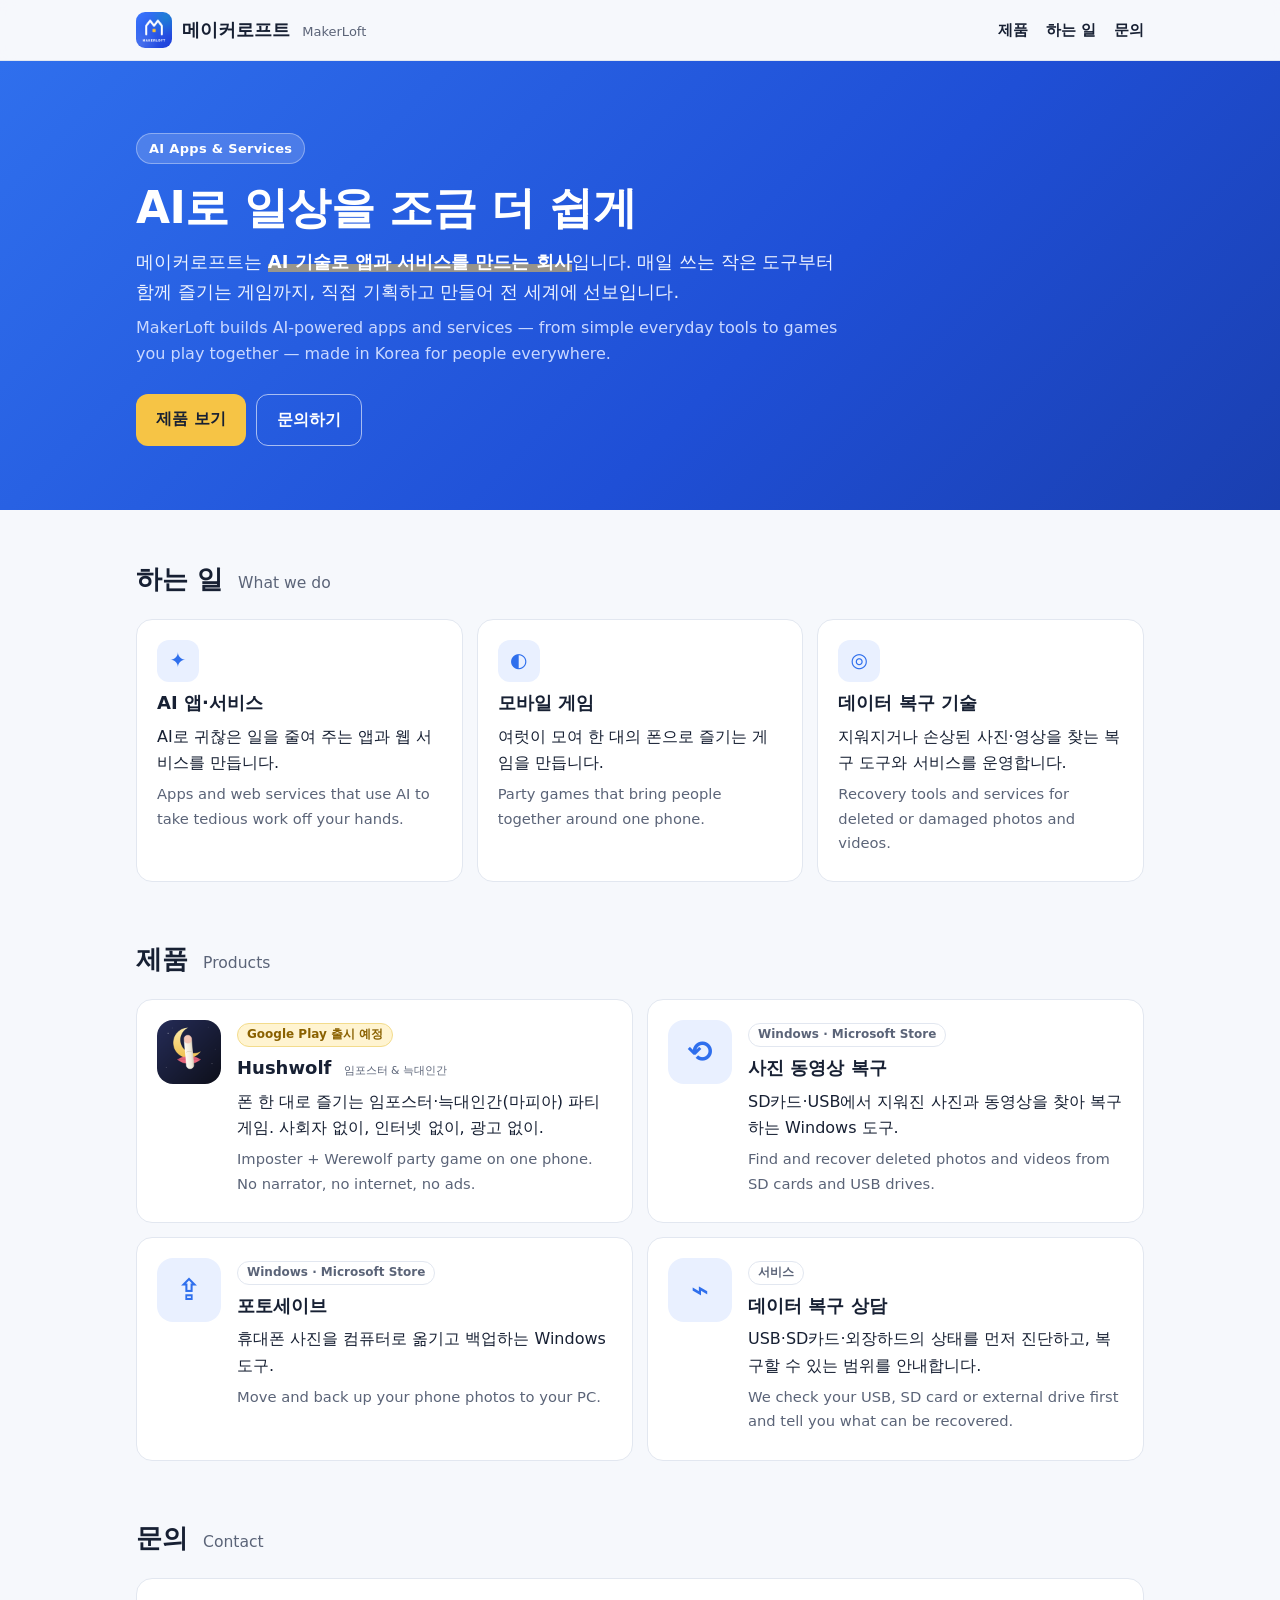
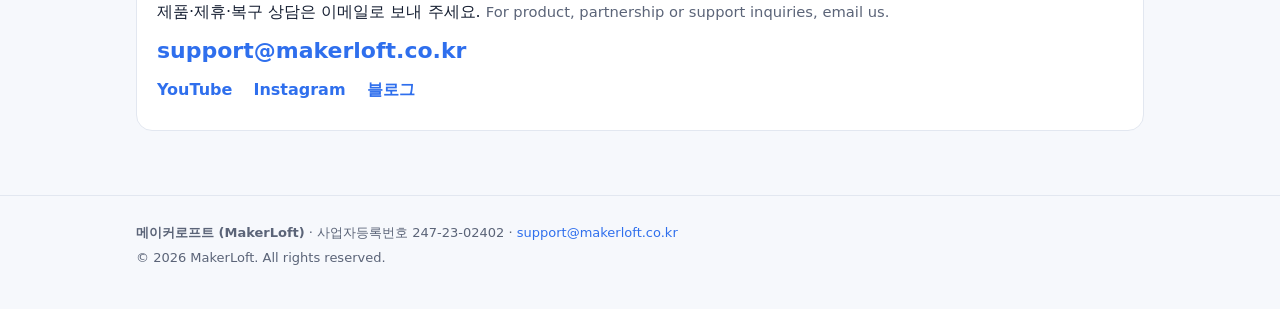
==== index.html @ 7785ee8e "메이커로프트 홈페이지 첫 판: 회사 소개·Hushwolf 소개·개인정보처리방침 Co-Authored-By: Claude Opus 5.5 <noreply@anthropic.com>" ====
<!doctype html>
<html lang="ko">
<head>
<meta charset="utf-8">
<meta name="viewport" content="width=device-width, initial-scale=1">
<title>메이커로프트 MakerLoft — AI 앱과 서비스</title>
<meta name="description" content="메이커로프트는 AI 기술로 앱과 서비스를 만드는 회사입니다. MakerLoft builds AI-powered apps and services.">
<meta property="og:title" content="메이커로프트 MakerLoft">
<meta property="og:description" content="AI 기술로 앱과 서비스를 만드는 회사 · AI-powered apps and services">
<meta property="og:image" content="https://makerloft.co.kr/assets/logo_1024.png">
<meta property="og:url" content="https://makerloft.co.kr/">
<link rel="icon" type="image/png" href="/assets/favicon_64.png">
<link rel="apple-touch-icon" href="/assets/logo_192.png">
<link rel="stylesheet" href="/assets/site.css">
</head>
<body>
<header class="top">
  <div class="wrap top-in">
    <a class="brand" href="/"><img src="/assets/logo_192.png" alt="" width="36" height="36"><span>메이커로프트 <small>MakerLoft</small></span></a>
    <nav><a href="#products">제품</a><a href="#about">하는 일</a><a href="#contact">문의</a></nav>
  </div>
</header>

<main>
  <section class="hero">
    <div class="wrap">
      <span class="badge">AI Apps &amp; Services</span>
      <h1>AI로 일상을 조금 더 쉽게</h1>
      <p class="lead">메이커로프트는 <b>AI 기술로 앱과 서비스를 만드는 회사</b>입니다. 매일 쓰는 작은 도구부터 함께 즐기는 게임까지, 직접 기획하고 만들어 전 세계에 선보입니다.</p>
      <p class="lead en">MakerLoft builds AI-powered apps and services — from simple everyday tools to games you play together — made in Korea for people everywhere.</p>
      <div class="cta">
        <a class="btn" href="#products">제품 보기</a>
        <a class="btn ghost" href="mailto:support@makerloft.co.kr">문의하기</a>
      </div>
    </div>
  </section>

  <section id="about" class="wrap block">
    <h2>하는 일 <small>What we do</small></h2>
    <div class="grid3">
      <div class="card">
        <div class="ico">✦</div>
        <h3>AI 앱·서비스</h3>
        <p>AI로 귀찮은 일을 줄여 주는 앱과 웹 서비스를 만듭니다.</p>
        <p class="en">Apps and web services that use AI to take tedious work off your hands.</p>
      </div>
      <div class="card">
        <div class="ico">◐</div>
        <h3>모바일 게임</h3>
        <p>여럿이 모여 한 대의 폰으로 즐기는 게임을 만듭니다.</p>
        <p class="en">Party games that bring people together around one phone.</p>
      </div>
      <div class="card">
        <div class="ico">◎</div>
        <h3>데이터 복구 기술</h3>
        <p>지워지거나 손상된 사진·영상을 찾는 복구 도구와 서비스를 운영합니다.</p>
        <p class="en">Recovery tools and services for deleted or damaged photos and videos.</p>
      </div>
    </div>
  </section>

  <section id="products" class="wrap block">
    <h2>제품 <small>Products</small></h2>
    <div class="grid2">
      <a class="card prod" href="/hushwolf/">
        <img src="/assets/hushwolf_icon_192.png" alt="" width="64" height="64">
        <div>
          <span class="tag soon">Google Play 출시 예정</span>
          <h3>Hushwolf <small>임포스터 &amp; 늑대인간</small></h3>
          <p>폰 한 대로 즐기는 임포스터·늑대인간(마피아) 파티 게임. 사회자 없이, 인터넷 없이, 광고 없이.</p>
          <p class="en">Imposter + Werewolf party game on one phone. No narrator, no internet, no ads.</p>
        </div>
      </a>
      <a class="card prod" href="https://apps.microsoft.com/detail/9N07TV4S3S8T" rel="noopener">
        <div class="pico">⟲</div>
        <div>
          <span class="tag">Windows · Microsoft Store</span>
          <h3>사진 동영상 복구</h3>
          <p>SD카드·USB에서 지워진 사진과 동영상을 찾아 복구하는 Windows 도구.</p>
          <p class="en">Find and recover deleted photos and videos from SD cards and USB drives.</p>
        </div>
      </a>
      <a class="card prod" href="https://apps.microsoft.com/detail/9NHGG3ZRV8PK" rel="noopener">
        <div class="pico">⇪</div>
        <div>
          <span class="tag">Windows · Microsoft Store</span>
          <h3>포토세이브</h3>
          <p>휴대폰 사진을 컴퓨터로 옮기고 백업하는 Windows 도구.</p>
          <p class="en">Move and back up your phone photos to your PC.</p>
        </div>
      </a>
      <a class="card prod" href="mailto:support@makerloft.co.kr?subject=%EB%8D%B0%EC%9D%B4%ED%84%B0%20%EB%B3%B5%EA%B5%AC%20%EB%AC%B8%EC%9D%98">
        <div class="pico">⌁</div>
        <div>
          <span class="tag">서비스</span>
          <h3>데이터 복구 상담</h3>
          <p>USB·SD카드·외장하드의 상태를 먼저 진단하고, 복구할 수 있는 범위를 안내합니다.</p>
          <p class="en">We check your USB, SD card or external drive first and tell you what can be recovered.</p>
        </div>
      </a>
    </div>
  </section>

  <section id="contact" class="wrap block">
    <h2>문의 <small>Contact</small></h2>
    <div class="card contact">
      <p>제품·제휴·복구 상담은 이메일로 보내 주세요. <span class="en">For product, partnership or support inquiries, email us.</span></p>
      <p class="mail"><a href="mailto:support@makerloft.co.kr">support@makerloft.co.kr</a></p>
      <p class="links">
        <a href="https://www.youtube.com/@makerloft" rel="noopener">YouTube</a>
        <a href="https://www.instagram.com/makerloft_official/" rel="noopener">Instagram</a>
        <a href="https://blog.naver.com/nambuseven" rel="noopener">블로그</a>
      </p>
    </div>
  </section>
</main>

<footer class="foot">
  <div class="wrap">
    <p><b>메이커로프트 (MakerLoft)</b> · 사업자등록번호 247-23-02402 · <a href="mailto:support@makerloft.co.kr">support@makerloft.co.kr</a></p>
    <p>© 2026 MakerLoft. All rights reserved.</p>
  </div>
</footer>
</body>
</html>
---- assets/site.css ----
:root {
  --bg: #f6f8fc; --card: #ffffff; --ink: #172033; --dim: #5b6478; --line: #e2e7f0;
  --blue: #2f6fed; --blue2: #1f4fd6; --blue-soft: #e9f0ff; --yellow: #f6c445;
}
@media (prefers-color-scheme: dark) {
  :root {
    --bg: #0e1320; --card: #161d2e; --ink: #e8ecf5; --dim: #9aa5bb; --line: #263049;
    --blue: #6c9bff; --blue2: #4f82f5; --blue-soft: #1a2747; --yellow: #f6c445;
  }
}
* { box-sizing: border-box; }
html { scroll-behavior: smooth; }
body { margin: 0; background: var(--bg); color: var(--ink); font: 16px/1.65 "Pretendard", "Apple SD Gothic Neo", "Malgun Gothic", system-ui, -apple-system, "Segoe UI", sans-serif; }
a { color: var(--blue); text-decoration: none; }
a:hover { text-decoration: underline; }
.wrap { max-width: 1040px; margin: 0 auto; padding: 0 16px; }
small { font-weight: 500; color: var(--dim); font-size: 0.6em; margin-left: 6px; }
.en { color: var(--dim); font-size: 0.92em; }

.top { position: sticky; top: 0; z-index: 10; background: color-mix(in srgb, var(--bg) 88%, transparent); backdrop-filter: blur(8px); border-bottom: 1px solid var(--line); }
.top-in { display: flex; align-items: center; justify-content: space-between; height: 60px; }
.brand { display: flex; align-items: center; gap: 10px; color: var(--ink); font-weight: 800; font-size: 18px; }
.brand:hover { text-decoration: none; }
.brand img { border-radius: 9px; }
.brand small { font-size: 13px; }
nav a { color: var(--ink); margin-left: 18px; font-weight: 600; font-size: 15px; }

.hero { background: linear-gradient(135deg, #2f6fed 0%, #1f4fd6 60%, #1a3fb0 100%); color: #fff; padding: 72px 0 64px; }
.hero .badge { display: inline-block; background: rgba(255,255,255,.16); border: 1px solid rgba(255,255,255,.35); border-radius: 99px; padding: 4px 12px; font-size: 13px; font-weight: 700; letter-spacing: .3px; }
.hero h1 { font-size: 44px; line-height: 1.25; margin: 16px 0 12px; letter-spacing: -0.5px; }
.hero .lead { font-size: 18px; max-width: 720px; margin: 0 0 8px; color: #eef3ff; }
.hero .lead b { color: #fff; box-shadow: inset 0 -0.45em 0 rgba(246,196,69,.55); }
.hero .lead.en { color: #c9d8ff; font-size: 16px; }
.cta { margin-top: 26px; display: flex; gap: 10px; flex-wrap: wrap; }
.btn { display: inline-block; background: var(--yellow); color: #172033; font-weight: 800; padding: 12px 20px; border-radius: 12px; }
.btn:hover { text-decoration: none; filter: brightness(1.05); }
.btn.ghost { background: transparent; color: #fff; border: 1px solid rgba(255,255,255,.6); }

.block { padding: 48px 16px 8px; }
.block h2 { font-size: 26px; margin: 0 0 18px; }
.grid3 { display: grid; grid-template-columns: repeat(3, 1fr); gap: 14px; }
.grid2 { display: grid; grid-template-columns: repeat(2, 1fr); gap: 14px; }
.card { background: var(--card); border: 1px solid var(--line); border-radius: 16px; padding: 20px; }
.card h3 { margin: 6px 0 6px; font-size: 18px; }
.card p { margin: 0 0 6px; }
.ico { width: 42px; height: 42px; border-radius: 12px; background: var(--blue-soft); color: var(--blue); display: flex; align-items: center; justify-content: center; font-size: 20px; font-weight: 800; }
.prod { display: flex; gap: 16px; align-items: flex-start; color: var(--ink); transition: transform .15s, box-shadow .15s; }
.prod:hover { text-decoration: none; transform: translateY(-2px); box-shadow: 0 8px 24px rgba(31,79,214,.12); }
.prod img, .pico { flex: none; width: 64px; height: 64px; border-radius: 16px; }
.pico { background: var(--blue-soft); color: var(--blue); display: flex; align-items: center; justify-content: center; font-size: 30px; font-weight: 800; }
.tag { display: inline-block; font-size: 12px; font-weight: 700; color: var(--dim); border: 1px solid var(--line); border-radius: 99px; padding: 1px 9px; }
.tag.soon { color: #8a6100; background: #fff4d1; border-color: #f3dc8c; }
@media (prefers-color-scheme: dark) { .tag.soon { color: #f6c445; background: #33290f; border-color: #5c4a14; } }
.contact .mail { font-size: 22px; font-weight: 800; margin: 8px 0; }
.contact .links a { margin-right: 16px; font-weight: 600; }

.foot { margin-top: 56px; border-top: 1px solid var(--line); padding: 22px 0 36px; color: var(--dim); font-size: 13px; }
.foot p { margin: 4px 0; }

/* 앱 상세·문서 페이지 */
.doc { max-width: 760px; margin: 0 auto; padding: 32px 16px 8px; }
.doc h1 { font-size: 30px; margin: 0 0 4px; }
.doc h2 { font-size: 20px; margin-top: 32px; }
.doc table { border-collapse: collapse; width: 100%; font-size: 14px; }
.doc td, .doc th { border: 1px solid var(--line); padding: 8px; text-align: left; vertical-align: top; }
.doc .muted { color: var(--dim); font-size: 14px; }
.doc hr { border: 0; border-top: 1px solid var(--line); margin: 40px 0; }
.app-head { display: flex; gap: 18px; align-items: center; }
.app-head img { width: 96px; height: 96px; border-radius: 22px; }
.feat { padding-left: 18px; }
.feat li { margin: 4px 0; }

@media (max-width: 760px) {
  .grid3, .grid2 { grid-template-columns: 1fr; }
  .hero { padding: 52px 0 46px; }
  .hero h1 { font-size: 32px; }
  .hero .lead { font-size: 16px; }
  nav a { margin-left: 12px; font-size: 14px; }
  .brand small { display: none; }
}
.brand span, nav a { white-space: nowrap; }
@media (max-width: 400px) {
  nav a { margin-left: 10px; }
  nav a[href="#about"] { display: none; }
  .hero h1 { font-size: 28px; }
}
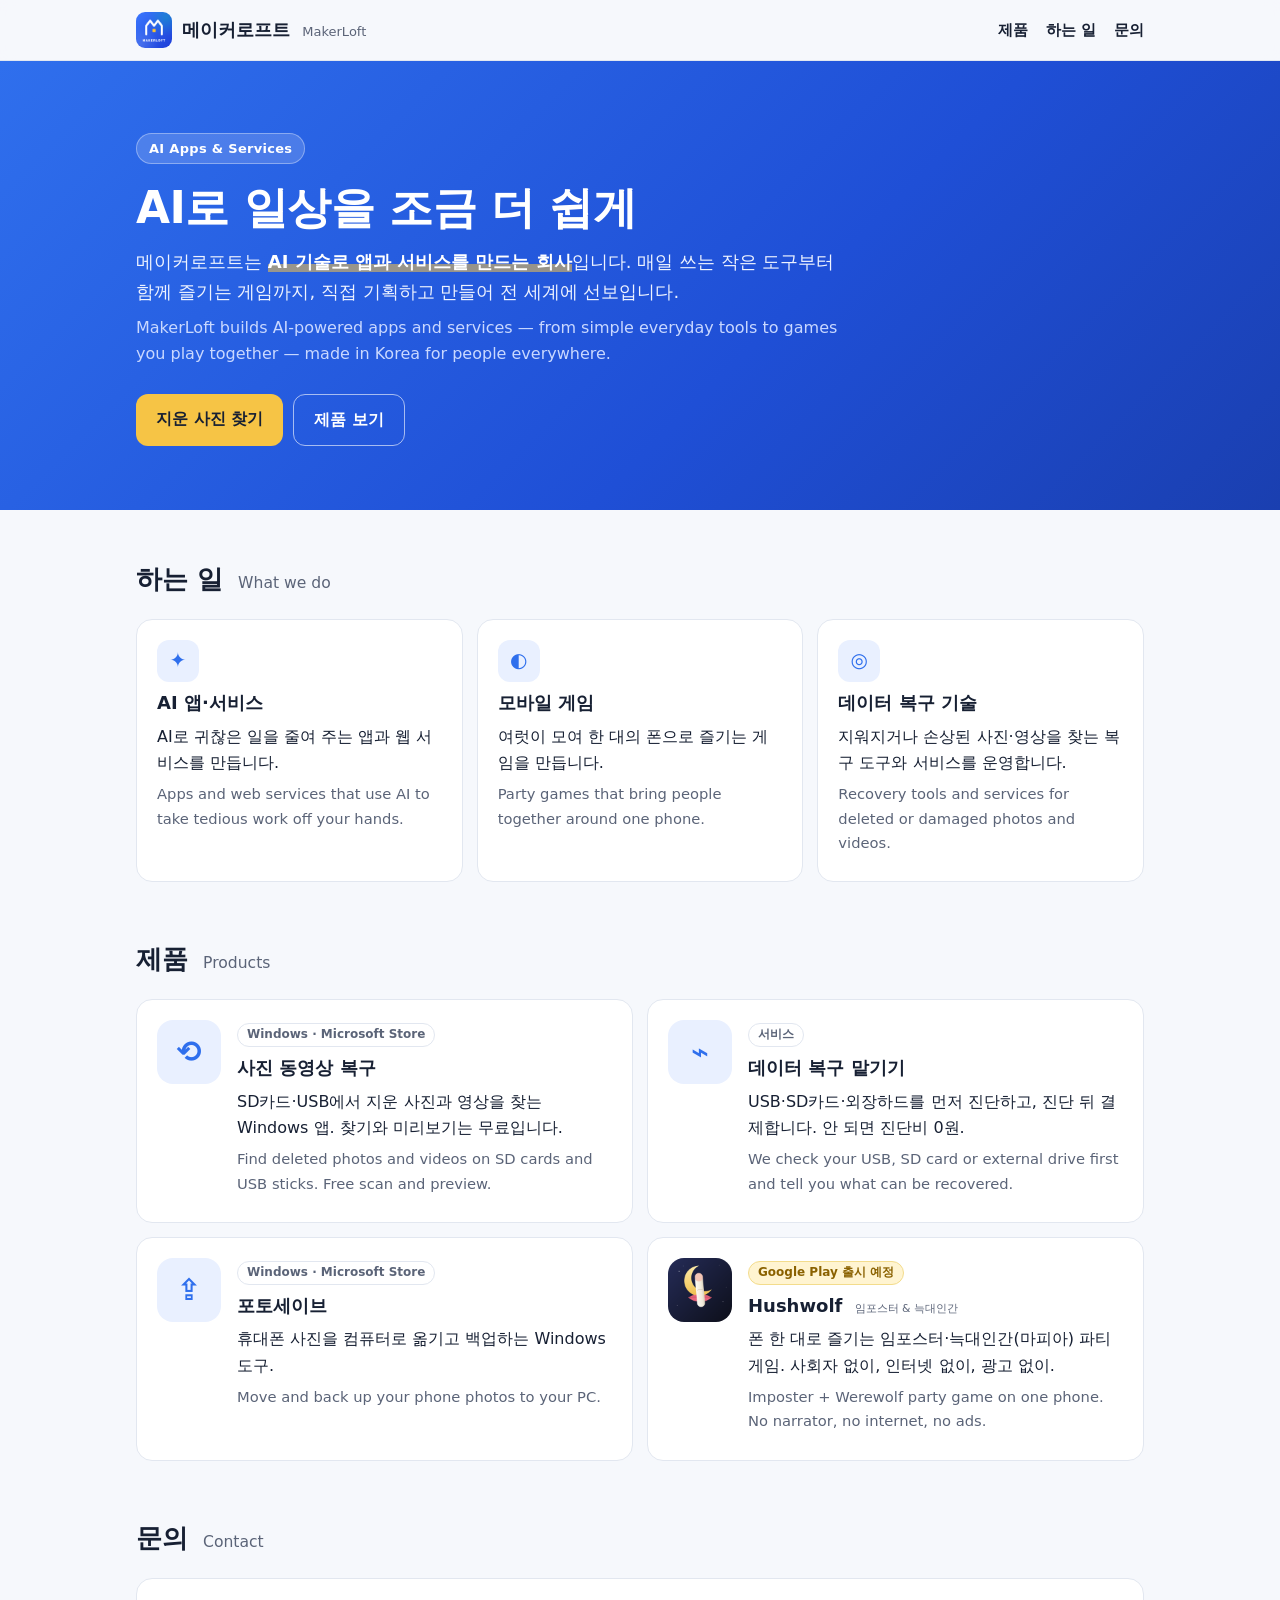
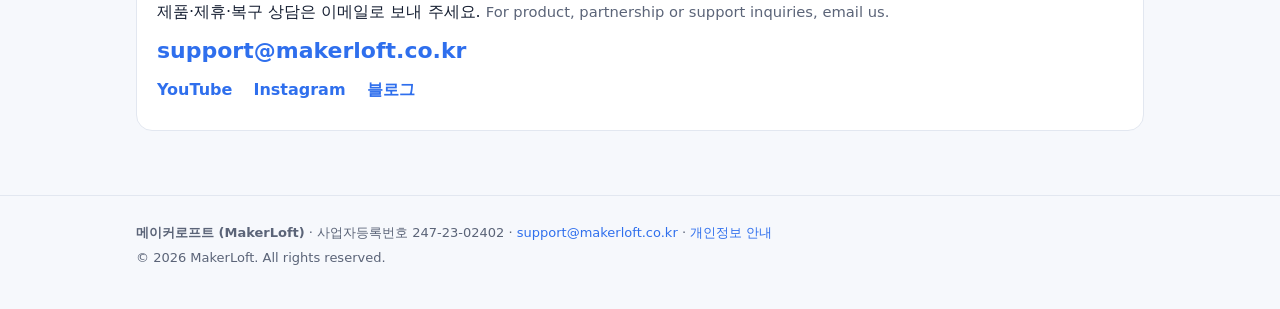
==== commit c942e754: "복구 앱 소개·안내 글 추가, 방문 집계 준비 - 복구 앱 소개 페이지 한국어·영어·일본어, 안내 글 3편 추가 - 첫 화면을 복구 앱·복구 서비스 중심으로 재배치, 스토어 링크에" ====
--- a/index.html
+++ b/index.html
@@ -3,15 +3,17 @@
 <head>
 <meta charset="utf-8">
 <meta name="viewport" content="width=device-width, initial-scale=1">
-<title>메이커로프트 MakerLoft — AI 앱과 서비스</title>
-<meta name="description" content="메이커로프트는 AI 기술로 앱과 서비스를 만드는 회사입니다. MakerLoft builds AI-powered apps and services.">
+<title>메이커로프트 MakerLoft — SD카드·USB 사진 복구 앱과 AI 서비스</title>
+<meta name="description" content="SD카드·USB에서 지운 사진을 무료로 찾아보는 윈도우 앱과 데이터 복구 서비스, AI 앱을 만드는 메이커로프트입니다. MakerLoft builds recovery tools and AI-powered apps.">
+<link rel="canonical" href="https://makerloft.co.kr/">
 <meta property="og:title" content="메이커로프트 MakerLoft">
-<meta property="og:description" content="AI 기술로 앱과 서비스를 만드는 회사 · AI-powered apps and services">
+<meta property="og:description" content="지운 사진 복구 앱·서비스와 AI 앱을 만드는 회사 · Recovery tools and AI-powered apps">
 <meta property="og:image" content="https://makerloft.co.kr/assets/logo_1024.png">
 <meta property="og:url" content="https://makerloft.co.kr/">
 <link rel="icon" type="image/png" href="/assets/favicon_64.png">
 <link rel="apple-touch-icon" href="/assets/logo_192.png">
 <link rel="stylesheet" href="/assets/site.css">
+<script src="/assets/analytics.js" defer></script>
 </head>
 <body>
 <header class="top">
@@ -29,8 +31,8 @@
       <p class="lead">메이커로프트는 <b>AI 기술로 앱과 서비스를 만드는 회사</b>입니다. 매일 쓰는 작은 도구부터 함께 즐기는 게임까지, 직접 기획하고 만들어 전 세계에 선보입니다.</p>
       <p class="lead en">MakerLoft builds AI-powered apps and services — from simple everyday tools to games you play together — made in Korea for people everywhere.</p>
       <div class="cta">
-        <a class="btn" href="#products">제품 보기</a>
-        <a class="btn ghost" href="mailto:support@makerloft.co.kr">문의하기</a>
+        <a class="btn" href="/recovery/">지운 사진 찾기</a>
+        <a class="btn ghost" href="#products">제품 보기</a>
       </div>
     </div>
   </section>
@@ -62,25 +64,25 @@
   <section id="products" class="wrap block">
     <h2>제품 <small>Products</small></h2>
     <div class="grid2">
-      <a class="card prod" href="/hushwolf/">
-        <img src="/assets/hushwolf_icon_192.png" alt="" width="64" height="64">
-        <div>
-          <span class="tag soon">Google Play 출시 예정</span>
-          <h3>Hushwolf <small>임포스터 &amp; 늑대인간</small></h3>
-          <p>폰 한 대로 즐기는 임포스터·늑대인간(마피아) 파티 게임. 사회자 없이, 인터넷 없이, 광고 없이.</p>
-          <p class="en">Imposter + Werewolf party game on one phone. No narrator, no internet, no ads.</p>
-        </div>
-      </a>
-      <a class="card prod" href="https://apps.microsoft.com/detail/9N07TV4S3S8T" rel="noopener">
+      <a class="card prod" href="/recovery/">
         <div class="pico">⟲</div>
         <div>
           <span class="tag">Windows · Microsoft Store</span>
           <h3>사진 동영상 복구</h3>
-          <p>SD카드·USB에서 지워진 사진과 동영상을 찾아 복구하는 Windows 도구.</p>
-          <p class="en">Find and recover deleted photos and videos from SD cards and USB drives.</p>
+          <p>SD카드·USB에서 지운 사진과 영상을 찾는 Windows 앱. 찾기와 미리보기는 무료입니다.</p>
+          <p class="en">Find deleted photos and videos on SD cards and USB sticks. Free scan and preview.</p>
         </div>
       </a>
-      <a class="card prod" href="https://apps.microsoft.com/detail/9NHGG3ZRV8PK" rel="noopener">
+      <a class="card prod" href="/recovery/#service">
+        <div class="pico">⌁</div>
+        <div>
+          <span class="tag">서비스</span>
+          <h3>데이터 복구 맡기기</h3>
+          <p>USB·SD카드·외장하드를 먼저 진단하고, 진단 뒤 결제합니다. 안 되면 진단비 0원.</p>
+          <p class="en">We check your USB, SD card or external drive first and tell you what can be recovered.</p>
+        </div>
+      </a>
+      <a class="card prod" href="https://apps.microsoft.com/detail/9NHGG3ZRV8PK?cid=web_home_photosave" rel="noopener">
         <div class="pico">⇪</div>
         <div>
           <span class="tag">Windows · Microsoft Store</span>
@@ -89,13 +91,13 @@
           <p class="en">Move and back up your phone photos to your PC.</p>
         </div>
       </a>
-      <a class="card prod" href="mailto:support@makerloft.co.kr?subject=%EB%8D%B0%EC%9D%B4%ED%84%B0%20%EB%B3%B5%EA%B5%AC%20%EB%AC%B8%EC%9D%98">
-        <div class="pico">⌁</div>
+      <a class="card prod" href="/hushwolf/">
+        <img src="/assets/hushwolf_icon_192.png" alt="" width="64" height="64">
         <div>
-          <span class="tag">서비스</span>
-          <h3>데이터 복구 상담</h3>
-          <p>USB·SD카드·외장하드의 상태를 먼저 진단하고, 복구할 수 있는 범위를 안내합니다.</p>
-          <p class="en">We check your USB, SD card or external drive first and tell you what can be recovered.</p>
+          <span class="tag soon">Google Play 출시 예정</span>
+          <h3>Hushwolf <small>임포스터 &amp; 늑대인간</small></h3>
+          <p>폰 한 대로 즐기는 임포스터·늑대인간(마피아) 파티 게임. 사회자 없이, 인터넷 없이, 광고 없이.</p>
+          <p class="en">Imposter + Werewolf party game on one phone. No narrator, no internet, no ads.</p>
         </div>
       </a>
     </div>
@@ -117,7 +119,7 @@
 
 <footer class="foot">
   <div class="wrap">
-    <p><b>메이커로프트 (MakerLoft)</b> · 사업자등록번호 247-23-02402 · <a href="mailto:support@makerloft.co.kr">support@makerloft.co.kr</a></p>
+    <p><b>메이커로프트 (MakerLoft)</b> · 사업자등록번호 247-23-02402 · <a href="mailto:support@makerloft.co.kr">support@makerloft.co.kr</a> · <a href="/privacy/">개인정보 안내</a></p>
     <p>© 2026 MakerLoft. All rights reserved.</p>
   </div>
 </footer>
--- a/assets/site.css
+++ b/assets/site.css
@@ -70,6 +70,21 @@
 .feat { padding-left: 18px; }
 .feat li { margin: 4px 0; }
 
+/* 복구 앱 소개 페이지 */
+.note { background: #fff7dd; border: 1px solid #f3dc8c; border-radius: 16px; padding: 20px 22px; color: #172033; }
+.note h2 { font-size: 20px; margin: 0 0 8px; }
+.note .muted, .note a { color: #4a4326; }
+.note a { text-decoration: underline; }
+.shot { margin: 18px 0 4px; }
+.shot img { display: block; width: 100%; max-width: 100%; height: auto; border: 1px solid var(--line); border-radius: 12px; }
+.muted { color: var(--dim); font-size: 14px; }
+.cmp { border-collapse: collapse; width: 100%; font-size: 15px; background: var(--card); }
+.cmp td, .cmp th { border: 1px solid var(--line); padding: 10px; text-align: left; vertical-align: top; }
+.faq h3 { font-size: 17px; margin: 20px 0 4px; }
+.faq p { margin: 0 0 6px; }
+.endcta { margin: 26px 0 0; }
+.doc .btn, .card .btn { color: #172033; }
+
 @media (max-width: 760px) {
   .grid3, .grid2 { grid-template-columns: 1fr; }
   .hero { padding: 52px 0 46px; }
